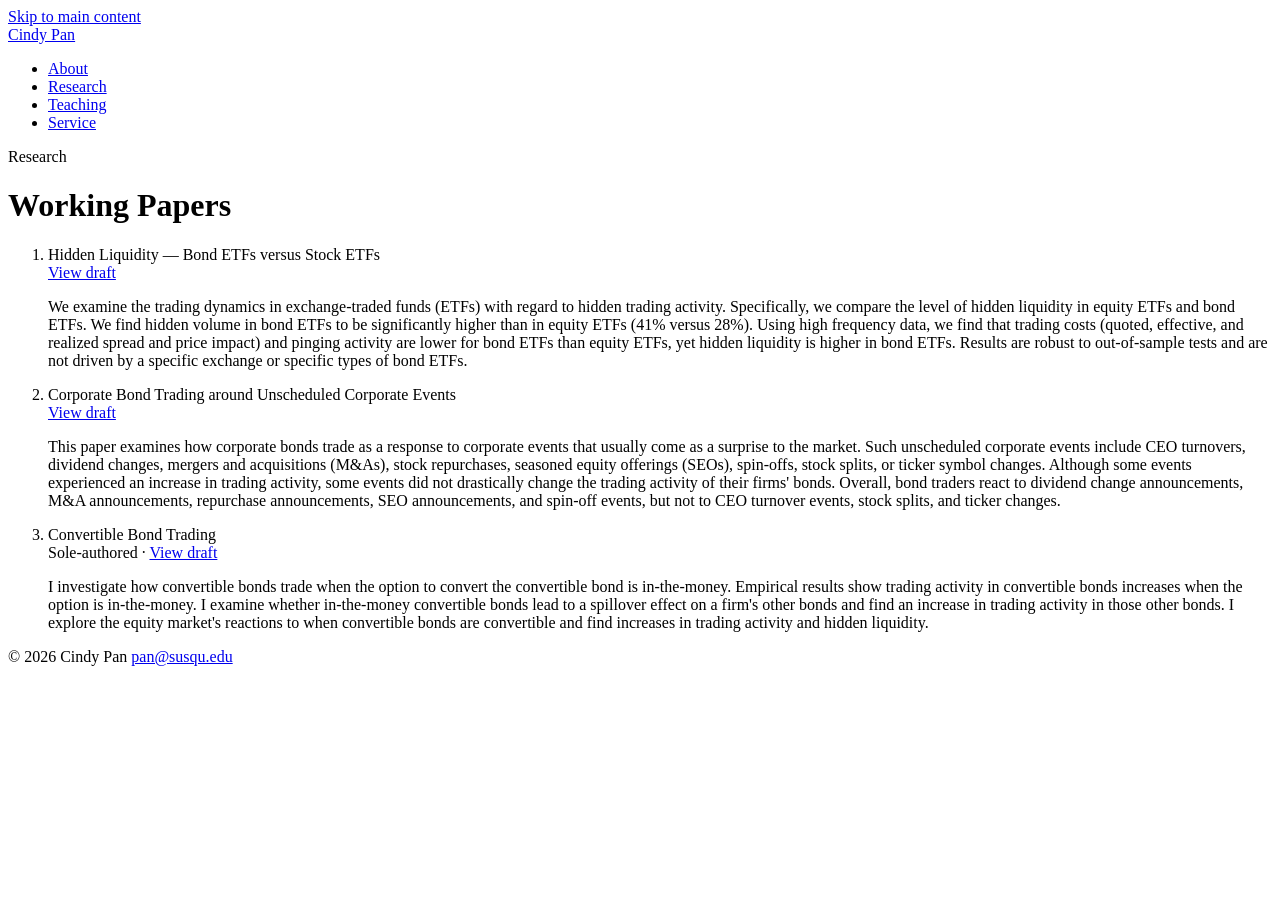
==== research.html @ 850f9528 "Add files via upload" ====
<!DOCTYPE html>
<html lang="en">
<head>
<meta charset="UTF-8">
<meta name="viewport" content="width=device-width, initial-scale=1">
<title>Cindy Pan — Research</title>
<link rel="preconnect" href="https://fonts.googleapis.com">
<link href="https://fonts.googleapis.com/css2?family=Source+Serif+4:wght@400;600;700&family=Inter:wght@400;500;600&display=swap" rel="stylesheet">
<link rel="stylesheet" href="assets/style.css">
</head>
<body>
<a class="skip-link" href="#main">Skip to main content</a>

<header class="site-header">
  <div class="header-inner">
    <div class="site-name"><a href="index.html">Cindy Pan</a></div>
    <nav class="site-nav" aria-label="Primary">
      <ul>
        <li><a href="index.html">About</a></li>
        <li><a href="research.html" aria-current="page">Research</a></li>
        <li><a href="teaching.html">Teaching</a></li>
        <li><a href="service.html">Service</a></li>
      </ul>
    </nav>
  </div>
</header>

<main id="main">
  <span class="eyebrow">Research</span>
  <h1 class="page-title">Working Papers</h1>

  <ol class="pub-list">
    <li class="pub-entry">
      <div class="pub-title">Hidden Liquidity — Bond ETFs versus Stock ETFs</div>
      <div class="pub-meta"><a href="https://drive.google.com/file/d/1RF3vDV6GqRMhJFbTc2JllGwDTO4yYIIQ/view?usp=drive_link">View draft</a></div>
      <p class="pub-abstract">We examine the trading dynamics in exchange-traded funds (ETFs) with regard to hidden trading activity. Specifically, we compare the level of hidden liquidity in equity ETFs and bond ETFs. We find hidden volume in bond ETFs to be significantly higher than in equity ETFs (41% versus 28%). Using high frequency data, we find that trading costs (quoted, effective, and realized spread and price impact) and pinging activity are lower for bond ETFs than equity ETFs, yet hidden liquidity is higher in bond ETFs. Results are robust to out-of-sample tests and are not driven by a specific exchange or specific types of bond ETFs.</p>
    </li>
    <li class="pub-entry">
      <div class="pub-title">Corporate Bond Trading around Unscheduled Corporate Events</div>
      <div class="pub-meta"><a href="https://drive.google.com/file/d/1Z775MZqXRwHw12BdSLWHIMQsD0BJVJg2/view?usp=drive_link">View draft</a></div>
      <p class="pub-abstract">This paper examines how corporate bonds trade as a response to corporate events that usually come as a surprise to the market. Such unscheduled corporate events include CEO turnovers, dividend changes, mergers and acquisitions (M&As), stock repurchases, seasoned equity offerings (SEOs), spin-offs, stock splits, or ticker symbol changes. Although some events experienced an increase in trading activity, some events did not drastically change the trading activity of their firms' bonds. Overall, bond traders react to dividend change announcements, M&A announcements, repurchase announcements, SEO announcements, and spin-off events, but not to CEO turnover events, stock splits, and ticker changes.</p>
    </li>
    <li class="pub-entry">
      <div class="pub-title">Convertible Bond Trading</div>
      <div class="pub-meta">Sole-authored &middot; <a href="https://drive.google.com/file/d/1JgSbCsbamP31el66COgMJ8iwt7UFnmet/view?usp=drive_link">View draft</a></div>
      <p class="pub-abstract">I investigate how convertible bonds trade when the option to convert the convertible bond is in-the-money. Empirical results show trading activity in convertible bonds increases when the option is in-the-money. I examine whether in-the-money convertible bonds lead to a spillover effect on a firm's other bonds and find an increase in trading activity in those other bonds. I explore the equity market's reactions to when convertible bonds are convertible and find increases in trading activity and hidden liquidity.</p>
    </li>
  </ol>
</main>

<footer class="site-footer">
  <div class="footer-inner">
    <span>&copy; <span id="year"></span> Cindy Pan</span>
    <a href="mailto:pan@susqu.edu">pan@susqu.edu</a>
  </div>
</footer>

<script>document.getElementById('year').textContent = new Date().getFullYear();</script>
</body>
</html>
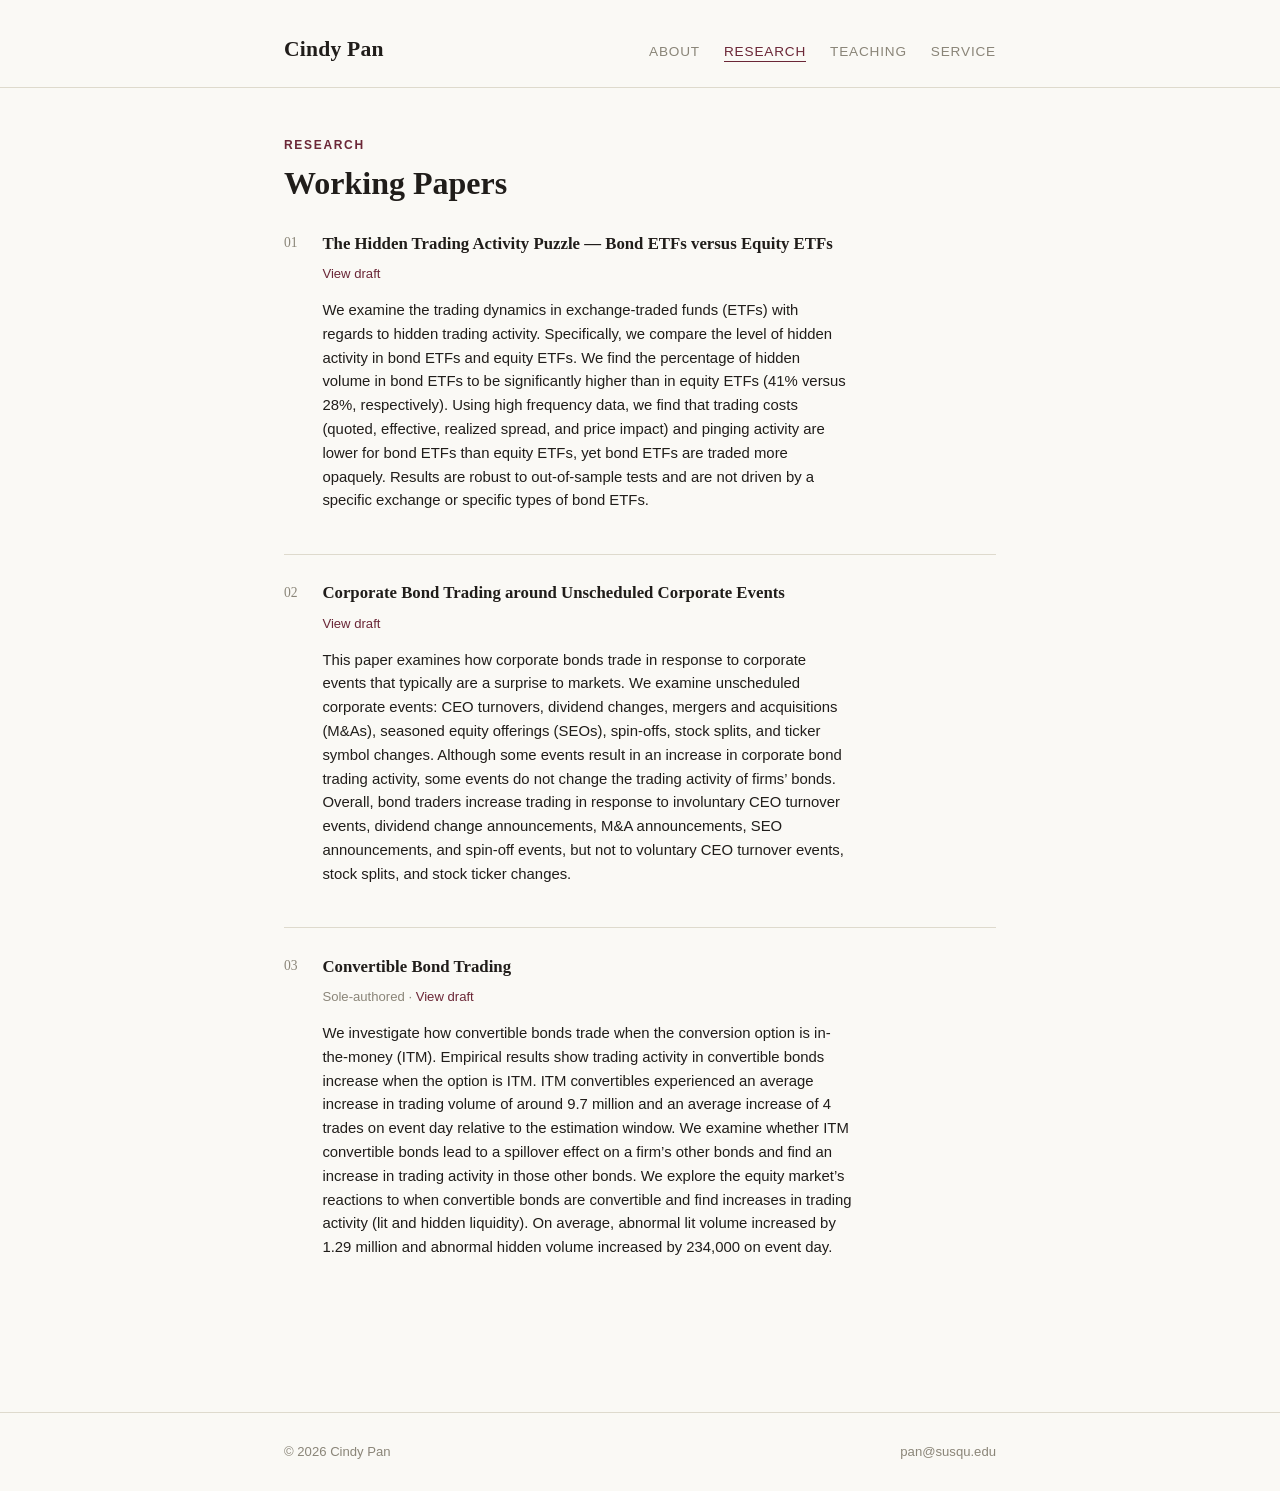
==== commit 2ca4a0ec: "Update research.html" ====
--- a/research.html
+++ b/research.html
@@ -31,19 +31,19 @@
 
   <ol class="pub-list">
     <li class="pub-entry">
-      <div class="pub-title">Hidden Liquidity — Bond ETFs versus Stock ETFs</div>
-      <div class="pub-meta"><a href="https://drive.google.com/file/d/1RF3vDV6GqRMhJFbTc2JllGwDTO4yYIIQ/view?usp=drive_link">View draft</a></div>
-      <p class="pub-abstract">We examine the trading dynamics in exchange-traded funds (ETFs) with regard to hidden trading activity. Specifically, we compare the level of hidden liquidity in equity ETFs and bond ETFs. We find hidden volume in bond ETFs to be significantly higher than in equity ETFs (41% versus 28%). Using high frequency data, we find that trading costs (quoted, effective, and realized spread and price impact) and pinging activity are lower for bond ETFs than equity ETFs, yet hidden liquidity is higher in bond ETFs. Results are robust to out-of-sample tests and are not driven by a specific exchange or specific types of bond ETFs.</p>
+      <div class="pub-title">The Hidden Trading Activity Puzzle — Bond ETFs versus Equity ETFs</div>
+      <div class="pub-meta"><a href="assets/The Hidden Trading Activity Puzzle.pdf">View draft</a></div>
+      <p class="pub-abstract">We examine the trading dynamics in exchange-traded funds (ETFs) with regards to hidden trading activity. Specifically, we compare the level of hidden activity in bond ETFs and equity ETFs. We find the percentage of hidden volume in bond ETFs to be significantly higher than in equity ETFs (41% versus 28%, respectively). Using high frequency data, we find that trading costs (quoted, effective, realized spread, and price impact) and pinging activity are lower for bond ETFs than equity ETFs, yet bond ETFs are traded more opaquely. Results are robust to out-of-sample tests and are not driven by a specific exchange or specific types of bond ETFs.</p>
     </li>
     <li class="pub-entry">
       <div class="pub-title">Corporate Bond Trading around Unscheduled Corporate Events</div>
       <div class="pub-meta"><a href="https://drive.google.com/file/d/1Z775MZqXRwHw12BdSLWHIMQsD0BJVJg2/view?usp=drive_link">View draft</a></div>
-      <p class="pub-abstract">This paper examines how corporate bonds trade as a response to corporate events that usually come as a surprise to the market. Such unscheduled corporate events include CEO turnovers, dividend changes, mergers and acquisitions (M&As), stock repurchases, seasoned equity offerings (SEOs), spin-offs, stock splits, or ticker symbol changes. Although some events experienced an increase in trading activity, some events did not drastically change the trading activity of their firms' bonds. Overall, bond traders react to dividend change announcements, M&A announcements, repurchase announcements, SEO announcements, and spin-off events, but not to CEO turnover events, stock splits, and ticker changes.</p>
+      <p class="pub-abstract">This paper examines how corporate bonds trade in response to corporate events that typically are a surprise to markets. We examine unscheduled corporate events: CEO turnovers, dividend changes, mergers and acquisitions (M&As), seasoned equity offerings (SEOs), spin-offs, stock splits, and ticker symbol changes. Although some events result in an increase in corporate bond trading activity, some events do not change the trading activity of firms’ bonds. Overall, bond traders increase trading in response to involuntary CEO turnover events, dividend change announcements, M&A announcements, SEO announcements, and spin-off events, but not to voluntary CEO turnover events, stock splits, and stock ticker changes.</p>
     </li>
     <li class="pub-entry">
       <div class="pub-title">Convertible Bond Trading</div>
       <div class="pub-meta">Sole-authored &middot; <a href="https://drive.google.com/file/d/1JgSbCsbamP31el66COgMJ8iwt7UFnmet/view?usp=drive_link">View draft</a></div>
-      <p class="pub-abstract">I investigate how convertible bonds trade when the option to convert the convertible bond is in-the-money. Empirical results show trading activity in convertible bonds increases when the option is in-the-money. I examine whether in-the-money convertible bonds lead to a spillover effect on a firm's other bonds and find an increase in trading activity in those other bonds. I explore the equity market's reactions to when convertible bonds are convertible and find increases in trading activity and hidden liquidity.</p>
+      <p class="pub-abstract">We investigate how convertible bonds trade when the conversion option is in-the-money (ITM). Empirical results show trading activity in convertible bonds increase when the option is ITM. ITM convertibles experienced an average increase in trading volume of around 9.7 million and an average increase of 4 trades on event day relative to the estimation window. We examine whether ITM convertible bonds lead to a spillover effect on a firm’s other bonds and find an increase in trading activity in those other bonds. We explore the equity market’s reactions to when convertible bonds are convertible and find increases in trading activity (lit and hidden liquidity). On average, abnormal lit volume increased by 1.29 million and abnormal hidden volume increased by 234,000 on event day.</p>
     </li>
   </ol>
 </main>
--- a/assets/style.css
+++ b/assets/style.css
@@ -0,0 +1,330 @@
+/* ============================================================
+   Academic site — shared stylesheet
+   Palette:
+     paper   #FAF9F5   background
+     ink     #201D1A   body text
+     maroon  #6B2737   accent (links, eyebrows, rules)
+     muted   #8A8578   secondary text
+     rule    #DEDACD   hairline borders
+   Type:
+     Display — "Source Serif 4" (headings, name)
+     Body/UI — "Inter" (nav, body copy, labels)
+   ============================================================ */
+
+:root {
+  --paper: #FAF9F5;
+  --ink: #201D1A;
+  --maroon: #6B2737;
+  --muted: #8A8578;
+  --rule: #DEDACD;
+  --max-w: 760px;
+}
+
+* { box-sizing: border-box; }
+
+html { scroll-behavior: smooth; }
+
+body {
+  margin: 0;
+  background: var(--paper);
+  color: var(--ink);
+  font-family: "Inter", -apple-system, BlinkMacSystemFont, "Segoe UI", sans-serif;
+  font-size: 16px;
+  line-height: 1.6;
+  -webkit-font-smoothing: antialiased;
+}
+
+a {
+  color: var(--maroon);
+  text-decoration: none;
+  border-bottom: 1px solid transparent;
+  transition: border-color 0.15s ease;
+}
+a:hover, a:focus-visible { border-bottom-color: var(--maroon); }
+a:focus-visible { outline: 2px solid var(--maroon); outline-offset: 2px; }
+
+h1, h2, h3 {
+  font-family: "Source Serif 4", Georgia, serif;
+  font-weight: 600;
+  line-height: 1.2;
+  margin: 0 0 0.4em;
+  color: var(--ink);
+}
+
+/* ---------- Skip link ---------- */
+.skip-link {
+  position: absolute;
+  left: -9999px;
+  top: 0;
+  background: var(--maroon);
+  color: #fff;
+  padding: 0.6em 1em;
+  z-index: 100;
+}
+.skip-link:focus { left: 1em; top: 1em; }
+
+/* ---------- Header / nav ---------- */
+header.site-header {
+  border-bottom: 1px solid var(--rule);
+}
+
+.header-inner {
+  max-width: var(--max-w);
+  margin: 0 auto;
+  padding: 2rem 1.5rem 1.25rem;
+  display: flex;
+  flex-wrap: wrap;
+  align-items: baseline;
+  justify-content: space-between;
+  gap: 0.75rem 1.5rem;
+}
+
+.site-name {
+  font-family: "Source Serif 4", Georgia, serif;
+  font-size: 1.35rem;
+  font-weight: 600;
+  letter-spacing: 0.01em;
+}
+.site-name a { color: var(--ink); border: none; }
+.site-name a:hover { color: var(--maroon); }
+
+nav.site-nav ul {
+  list-style: none;
+  display: flex;
+  gap: 1.5rem;
+  margin: 0;
+  padding: 0;
+}
+
+nav.site-nav a {
+  color: var(--muted);
+  font-size: 0.85rem;
+  font-weight: 500;
+  letter-spacing: 0.06em;
+  text-transform: uppercase;
+  border: none;
+  padding-bottom: 2px;
+}
+nav.site-nav a:hover,
+nav.site-nav a:focus-visible,
+nav.site-nav a[aria-current="page"] {
+  color: var(--maroon);
+  border-bottom: 1px solid var(--maroon);
+}
+
+/* ---------- Main content ---------- */
+main {
+  max-width: var(--max-w);
+  margin: 0 auto;
+  padding: 3rem 1.5rem 5rem;
+}
+
+.eyebrow {
+  display: block;
+  font-size: 0.75rem;
+  font-weight: 600;
+  letter-spacing: 0.14em;
+  text-transform: uppercase;
+  color: var(--maroon);
+  margin-bottom: 0.6rem;
+}
+
+.page-title {
+  font-size: 2rem;
+  margin-bottom: 1.75rem;
+}
+
+/* ---------- About / hero ---------- */
+.about-hero {
+  display: flex;
+  gap: 2rem;
+  align-items: flex-start;
+  flex-wrap: wrap;
+  margin-bottom: 2.5rem;
+}
+
+.avatar {
+  width: 180px;
+  height: auto;
+  border-radius: 4px;
+  border: 1px solid var(--rule);
+  background: #fff;
+  flex-shrink: 0;
+}
+
+.about-hero .name {
+  font-size: 2.1rem;
+  margin-bottom: 0.25rem;
+}
+
+.about-hero .position {
+  color: var(--muted);
+  font-size: 1.05rem;
+  margin-bottom: 1rem;
+}
+
+.contact-list {
+  list-style: none;
+  padding: 0;
+  margin: 0;
+  font-size: 0.95rem;
+}
+.contact-list li { margin-bottom: 0.3rem; }
+.contact-list .label {
+  display: inline-block;
+  width: 70px;
+  color: var(--muted);
+  font-size: 0.78rem;
+  letter-spacing: 0.04em;
+  text-transform: uppercase;
+}
+
+.bio p { margin: 0 0 1rem; max-width: 62ch; }
+
+/* ---------- Placeholder callouts ---------- */
+.placeholder {
+  color: var(--muted);
+  font-style: italic;
+}
+
+.placeholder-note {
+  border: 1px dashed var(--rule);
+  background: rgba(107, 39, 55, 0.04);
+  padding: 0.85rem 1.1rem;
+  border-radius: 3px;
+  font-size: 0.85rem;
+  color: var(--muted);
+  margin-bottom: 2.5rem;
+}
+.placeholder-note strong { color: var(--maroon); }
+
+/* ---------- Section blocks ---------- */
+.section-block {
+  margin-bottom: 2.75rem;
+}
+.section-block h2 {
+  font-size: 1.1rem;
+  text-transform: uppercase;
+  letter-spacing: 0.08em;
+  font-family: "Inter", sans-serif;
+  font-weight: 600;
+  color: var(--ink);
+  border-bottom: 1px solid var(--rule);
+  padding-bottom: 0.5rem;
+  margin-bottom: 1.25rem;
+}
+
+/* ---------- Research: numbered entries (a real sequence — the pub list) ---------- */
+.pub-list {
+  list-style: none;
+  margin: 0;
+  padding: 0;
+  counter-reset: pub;
+}
+.pub-entry {
+  counter-increment: pub;
+  position: relative;
+  padding-left: 2.4rem;
+  padding-bottom: 1.6rem;
+  margin-bottom: 1.6rem;
+  border-bottom: 1px solid var(--rule);
+}
+.pub-entry:last-child { border-bottom: none; margin-bottom: 0; }
+.pub-entry::before {
+  content: counter(pub, decimal-leading-zero);
+  position: absolute;
+  left: 0;
+  top: 0.1rem;
+  font-family: "Source Serif 4", serif;
+  font-size: 0.85rem;
+  color: var(--muted);
+}
+.pub-title {
+  font-family: "Source Serif 4", serif;
+  font-size: 1.05rem;
+  font-weight: 600;
+  margin-bottom: 0.35rem;
+}
+.pub-meta {
+  font-size: 0.82rem;
+  color: var(--muted);
+  margin-bottom: 0.5rem;
+}
+.pub-abstract {
+  font-size: 0.93rem;
+  max-width: 64ch;
+}
+
+/* ---------- Teaching / Service: stacked course blocks ---------- */
+.ledger-group { margin-bottom: 2rem; }
+.ledger-group h3 {
+  font-family: "Inter", sans-serif;
+  font-size: 0.95rem;
+  font-weight: 600;
+  color: var(--maroon);
+  margin-bottom: 0.75rem;
+}
+.course-block {
+  padding: 0.9rem 0;
+  border-bottom: 1px solid var(--rule);
+}
+.course-block:last-child { border-bottom: none; }
+.course-name {
+  font-weight: 500;
+  font-size: 0.93rem;
+  margin-bottom: 0.4rem;
+}
+.term-list {
+  list-style: none;
+  margin: 0;
+  padding: 0;
+}
+.term-list li {
+  display: flex;
+  justify-content: space-between;
+  gap: 1rem;
+  font-size: 0.88rem;
+  color: var(--muted);
+  padding: 0.15rem 0;
+  max-width: 420px;
+}
+.term-list .term-label { color: var(--muted); }
+.term-list .term-rating { color: var(--ink); text-align: right; }
+
+.simple-list {
+  margin: 0;
+  padding-left: 1.1rem;
+}
+.simple-list li { margin-bottom: 0.4rem; }
+
+/* ---------- Footer ---------- */
+footer.site-footer {
+  border-top: 1px solid var(--rule);
+  margin-top: 2rem;
+}
+.footer-inner {
+  max-width: var(--max-w);
+  margin: 0 auto;
+  padding: 1.75rem 1.5rem;
+  display: flex;
+  justify-content: space-between;
+  flex-wrap: wrap;
+  gap: 0.5rem;
+  font-size: 0.82rem;
+  color: var(--muted);
+}
+.footer-inner a { color: var(--muted); }
+.footer-inner a:hover { color: var(--maroon); }
+
+/* ---------- Responsive ---------- */
+@media (max-width: 560px) {
+  .header-inner { flex-direction: column; align-items: flex-start; }
+  .about-hero { flex-direction: column; }
+  .term-list li { flex-direction: column; gap: 0.1rem; }
+  .term-list .term-rating { text-align: left; }
+}
+
+@media (prefers-reduced-motion: reduce) {
+  html { scroll-behavior: auto; }
+  a { transition: none; }
+}
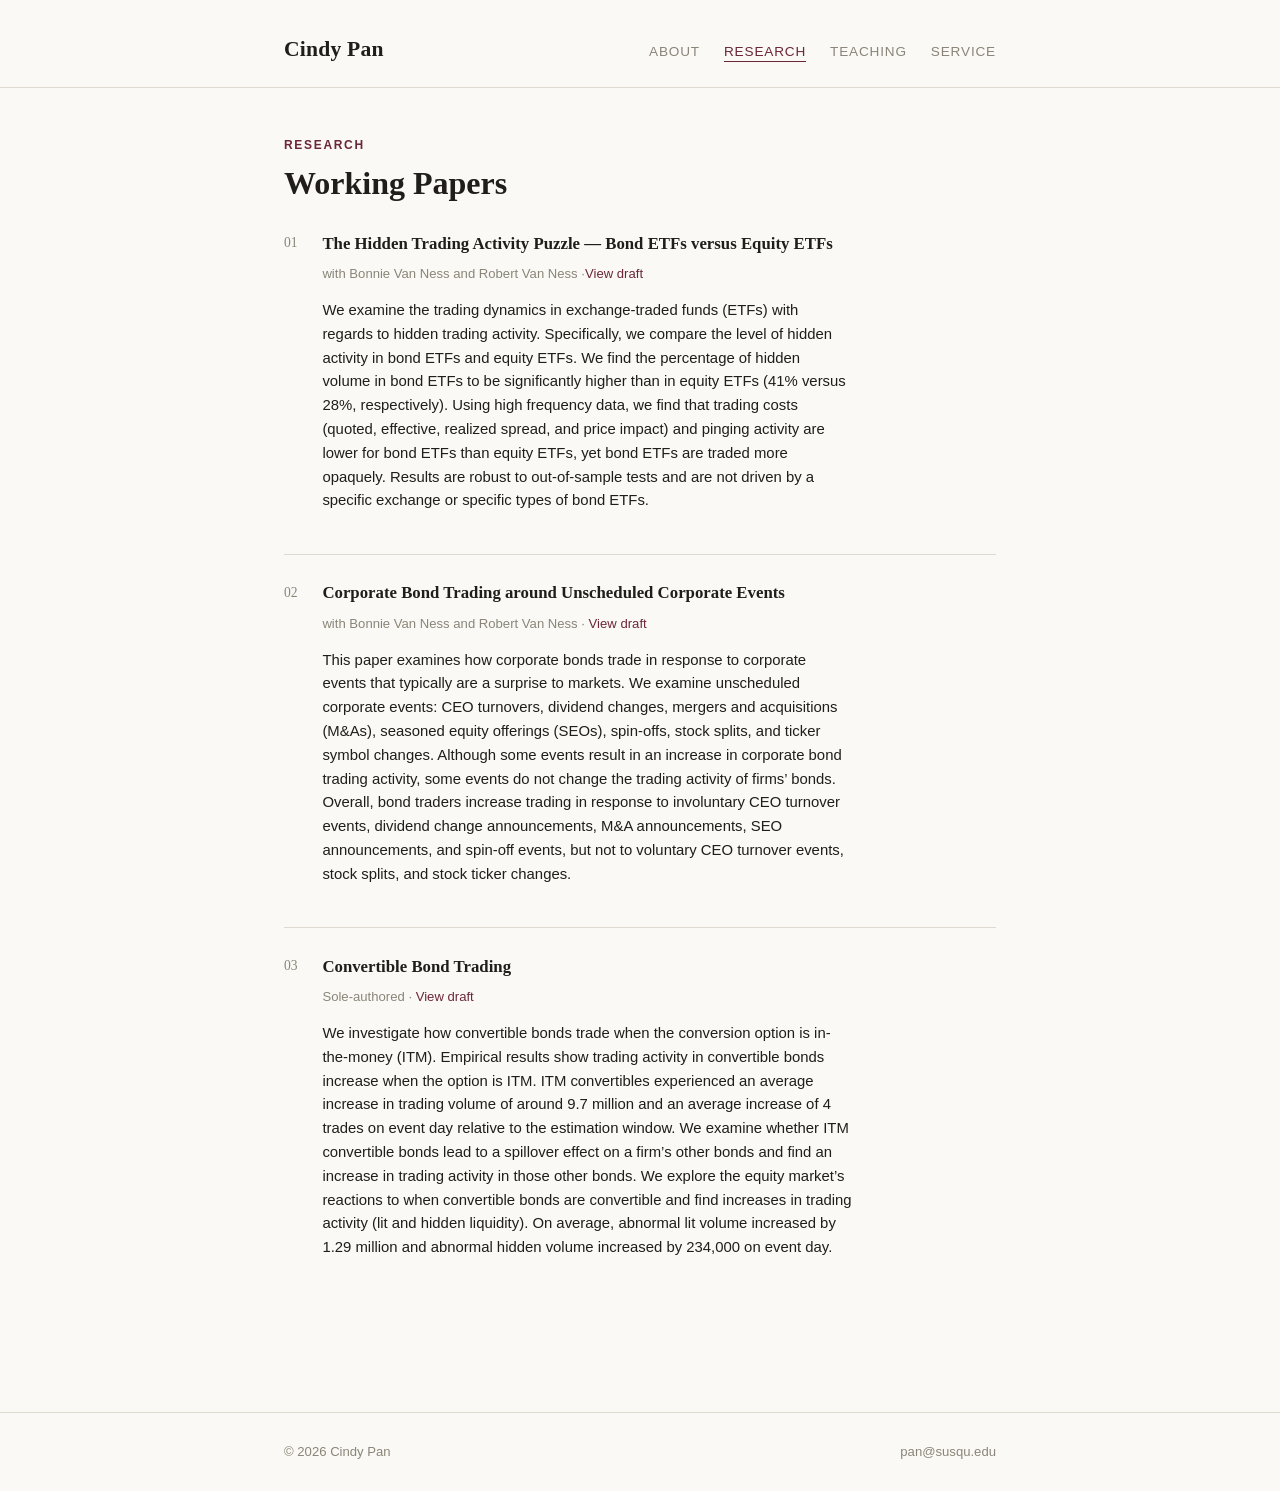
==== commit 150d036c: "Update research.html" ====
--- a/research.html
+++ b/research.html
@@ -32,17 +32,17 @@
   <ol class="pub-list">
     <li class="pub-entry">
       <div class="pub-title">The Hidden Trading Activity Puzzle — Bond ETFs versus Equity ETFs</div>
-      <div class="pub-meta"><a href="assets/The Hidden Trading Activity Puzzle.pdf">View draft</a></div>
+      <div class="pub-meta">with Bonnie Van Ness and Robert Van Ness &middot;<a href="assets/The Hidden Trading Activity Puzzle.pdf">View draft</a></div>
       <p class="pub-abstract">We examine the trading dynamics in exchange-traded funds (ETFs) with regards to hidden trading activity. Specifically, we compare the level of hidden activity in bond ETFs and equity ETFs. We find the percentage of hidden volume in bond ETFs to be significantly higher than in equity ETFs (41% versus 28%, respectively). Using high frequency data, we find that trading costs (quoted, effective, realized spread, and price impact) and pinging activity are lower for bond ETFs than equity ETFs, yet bond ETFs are traded more opaquely. Results are robust to out-of-sample tests and are not driven by a specific exchange or specific types of bond ETFs.</p>
     </li>
     <li class="pub-entry">
       <div class="pub-title">Corporate Bond Trading around Unscheduled Corporate Events</div>
-      <div class="pub-meta"><a href="https://drive.google.com/file/d/1Z775MZqXRwHw12BdSLWHIMQsD0BJVJg2/view?usp=drive_link">View draft</a></div>
+      <div class="pub-meta">with Bonnie Van Ness and Robert Van Ness &middot; <a href="assets/Corporate Bond Trading around Unscheduled Corporate Events March 2026.pdf">View draft</a></div>
       <p class="pub-abstract">This paper examines how corporate bonds trade in response to corporate events that typically are a surprise to markets. We examine unscheduled corporate events: CEO turnovers, dividend changes, mergers and acquisitions (M&As), seasoned equity offerings (SEOs), spin-offs, stock splits, and ticker symbol changes. Although some events result in an increase in corporate bond trading activity, some events do not change the trading activity of firms’ bonds. Overall, bond traders increase trading in response to involuntary CEO turnover events, dividend change announcements, M&A announcements, SEO announcements, and spin-off events, but not to voluntary CEO turnover events, stock splits, and stock ticker changes.</p>
     </li>
     <li class="pub-entry">
       <div class="pub-title">Convertible Bond Trading</div>
-      <div class="pub-meta">Sole-authored &middot; <a href="https://drive.google.com/file/d/1JgSbCsbamP31el66COgMJ8iwt7UFnmet/view?usp=drive_link">View draft</a></div>
+      <div class="pub-meta">Sole-authored &middot; <a href="assets/Convertible Bond Trading March 2026">View draft</a></div>
       <p class="pub-abstract">We investigate how convertible bonds trade when the conversion option is in-the-money (ITM). Empirical results show trading activity in convertible bonds increase when the option is ITM. ITM convertibles experienced an average increase in trading volume of around 9.7 million and an average increase of 4 trades on event day relative to the estimation window. We examine whether ITM convertible bonds lead to a spillover effect on a firm’s other bonds and find an increase in trading activity in those other bonds. We explore the equity market’s reactions to when convertible bonds are convertible and find increases in trading activity (lit and hidden liquidity). On average, abnormal lit volume increased by 1.29 million and abnormal hidden volume increased by 234,000 on event day.</p>
     </li>
   </ol>
